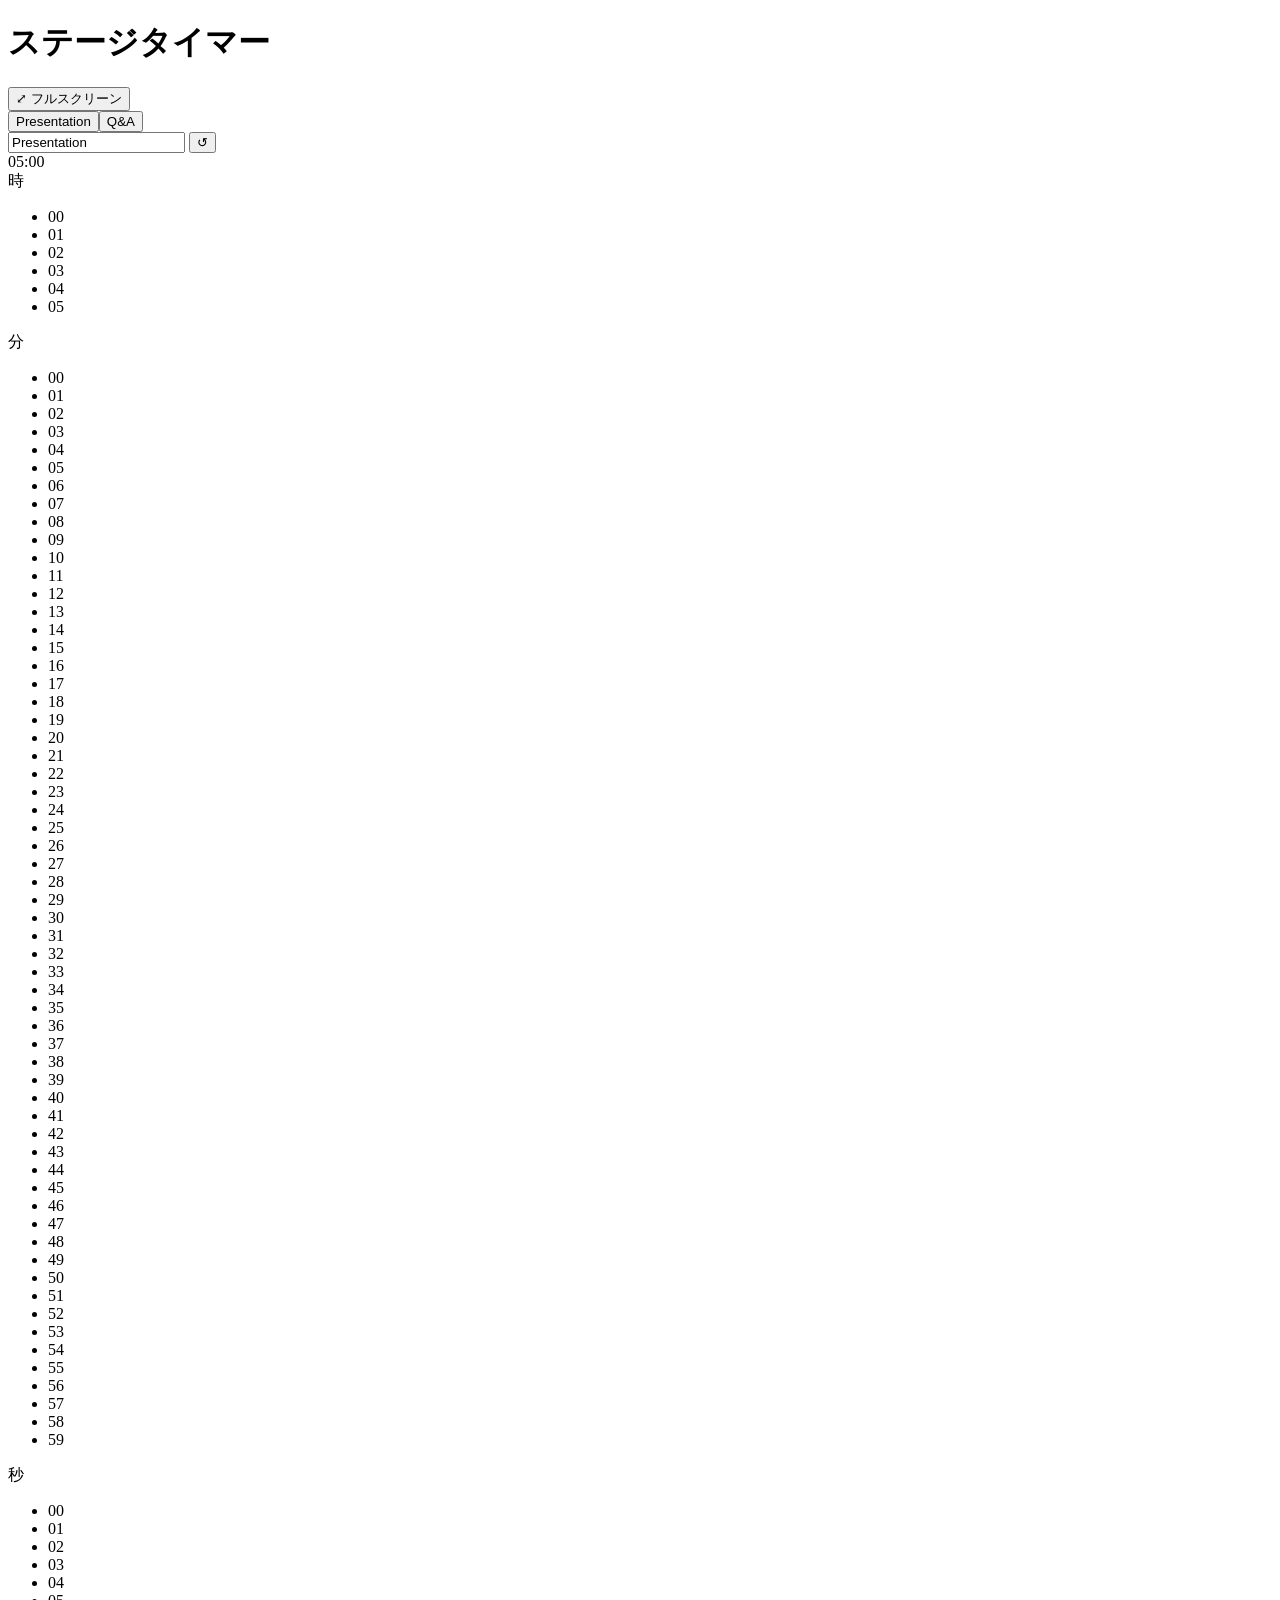
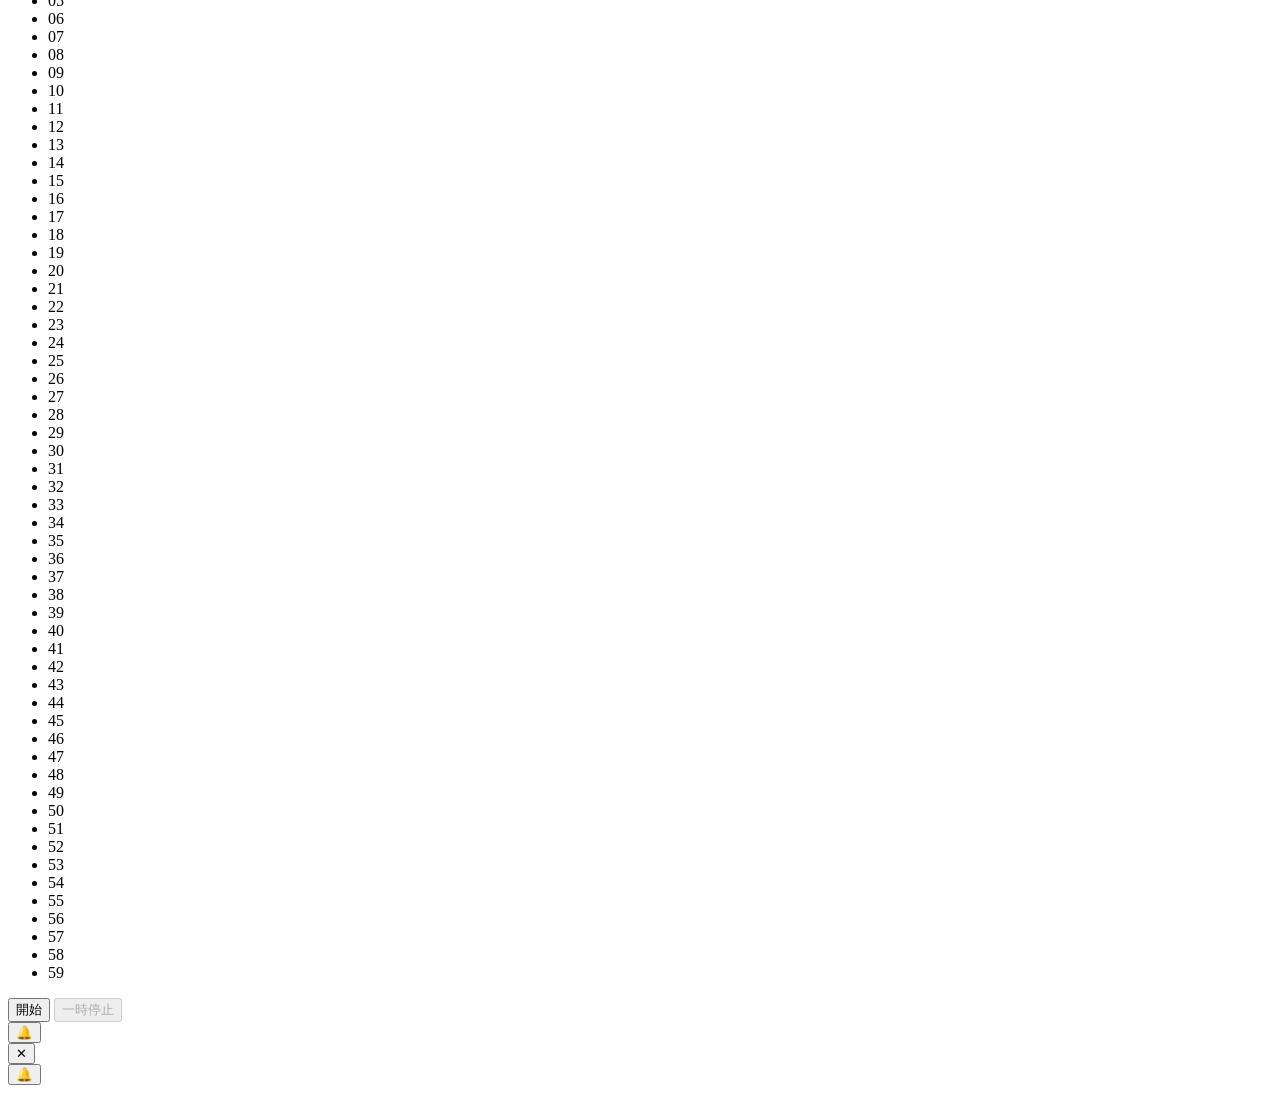
==== index.html @ dcfb2e14 "Add files via upload" ====
<!DOCTYPE html>
<html lang="ja">
<head>
<meta charset="UTF-8">
<meta name="viewport" content="width=device-width, initial-scale=1, maximum-scale=1, user-scalable=no, viewport-fit=cover">
<title>ステージタイマー</title>
<link rel="stylesheet" href="presentation-timer.css">
</head>
<body>

<div class="app">
  <header>
    <h1>ステージ<span>タイマー</span></h1>
    <button class="fs-btn" id="fsOpenBtn">⤢ フルスクリーン</button>
  </header>

  <div class="tab-bar" id="tabBar"></div>

  <div class="timers-grid" id="timersGrid"></div>
</div>

<button class="bell-fab" id="bellFab" aria-label="ベルを鳴らす">🔔</button>

<div id="fsOverlay">
  <div class="fs-tab-bar" id="fsTabBar"></div>
  <button class="fs-close" id="fsCloseBtn">✕</button>
  <div id="fsTimersWrap" style="display:flex; flex-direction:column; gap:6vh; align-items:center;"></div>
  <button class="fs-bell" id="fsBellBtn" aria-label="ベルを鳴らす">🔔</button>
</div>

<script>
const ITEM_H = 48;

// ---------- Audio ----------
let audioCtx = null;
function ensureCtx(){
  if(!audioCtx){
    audioCtx = new (window.AudioContext || window.webkitAudioContext)();
  }
  if(audioCtx.state === 'suspended') audioCtx.resume();
  return audioCtx;
}
function playBell(){
  const ctx = ensureCtx();
  const now = ctx.currentTime;
  const freqs = [880, 1318.5, 2217, 3520];
  const gains = [0.35, 0.22, 0.12, 0.06];
  freqs.forEach((f, i) => {
    const osc = ctx.createOscillator();
    const gain = ctx.createGain();
    osc.type = 'sine';
    osc.frequency.value = f * (1 + (Math.random()-0.5)*0.002);
    gain.gain.setValueAtTime(0.0001, now);
    gain.gain.linearRampToValueAtTime(gains[i], now + 0.008);
    gain.gain.exponentialRampToValueAtTime(0.0001, now + 2.6);
    osc.connect(gain).connect(ctx.destination);
    osc.start(now);
    osc.stop(now + 2.7);
  });
}
function playAlarm(){
  const ctx = ensureCtx();
  const now = ctx.currentTime;
  const beepTimes = [0, 0.22, 0.44, 0.9, 1.12, 1.34];
  beepTimes.forEach(t => {
    const osc = ctx.createOscillator();
    const gain = ctx.createGain();
    osc.type = 'square';
    osc.frequency.value = 988;
    gain.gain.setValueAtTime(0.0001, now + t);
    gain.gain.linearRampToValueAtTime(0.18, now + t + 0.02);
    gain.gain.exponentialRampToValueAtTime(0.0001, now + t + 0.16);
    osc.connect(gain).connect(ctx.destination);
    osc.start(now + t);
    osc.stop(now + t + 0.18);
  });
}

// ---------- Wheel picker ----------
function buildWheel(container, max, initial, onChange){
  container.innerHTML = '';
  const ul = document.createElement('ul');
  for(let i=0;i<=max;i++){
    const li = document.createElement('li');
    li.textContent = String(i).padStart(2,'0');
    li.dataset.val = i;
    ul.appendChild(li);
  }
  container.appendChild(ul);

  const items = [...ul.children];
  function markSelected(idx){
    items.forEach((li,i)=>li.classList.toggle('selected', i===idx));
  }
  function snapTo(idx, smooth){
    container.scrollTo({top: idx*ITEM_H, behavior: smooth?'smooth':'auto'});
    markSelected(idx);
  }
  snapTo(initial, false);
  let value = initial;
  onChange(value);

  let scrollTimer = null;
  container.addEventListener('scroll', () => {
    if(scrollTimer) clearTimeout(scrollTimer);
    scrollTimer = setTimeout(() => {
      const idx = Math.round(container.scrollTop / ITEM_H);
      const clamped = Math.max(0, Math.min(max, idx));
      snapTo(clamped, true);
      value = clamped;
      onChange(value);
    }, 110);
  }, {passive:true});

  items.forEach((li, idx) => {
    li.addEventListener('click', () => {
      snapTo(idx, true);
      value = idx;
      onChange(value);
    });
  });

  return {
    get: () => value,
    set: (v) => { snapTo(v, false); value = v; onChange(v); }
  };
}

// ---------- Timer logic ----------
function formatTime(totalSec){
  totalSec = Math.max(0, Math.round(totalSec));
  const h = Math.floor(totalSec/3600);
  const m = Math.floor((totalSec%3600)/60);
  const s = totalSec%60;
  if(h>0){
    return `${h}:${String(m).padStart(2,'0')}:${String(s).padStart(2,'0')}`;
  }
  return `${String(m).padStart(2,'0')}:${String(s).padStart(2,'0')}`;
}

function createTimer(idx, defaultLabel, tabName, theme){
  const state = {
    idx, label: defaultLabel, tabName, theme,
    h:0, m:5, s:0,
    remainingMs: 5*60*1000,
    endTime: null,
    running:false,
    intervalId:null,
    status:'idle' // idle | running | paused | done
  };
  return state;
}

const timers = [
  createTimer(0, 'Presentation', 'Presentation', 'theme-presentation'),
  createTimer(1, 'Q&A', 'Q&A', 'theme-qa')
];
let activeIdx = 0;

function totalMs(t){ return (t.h*3600 + t.m*60 + t.s)*1000; }

function renderCard(t){
  const card = document.createElement('div');
  card.className = `card ${t.theme}`;
  card.id = `card-${t.idx}`;
  card.hidden = t.idx !== activeIdx;
  card.innerHTML = `
    <div class="card-head">
      <input class="label-input" value="${t.label}" maxlength="20" />
      <button class="reset-btn" title="リセット">↺</button>
    </div>
    <div class="display-wrap"><div class="display num">${formatTime(t.remainingMs/1000)}</div></div>
    <div class="wheels" id="wheels-${t.idx}">
      <div class="wheel-col">
        <span class="unit-label">時</span>
        <div class="wheel-scroll" id="w-h-${t.idx}"></div>
      </div>
      <div class="wheel-col">
        <span class="unit-label">分</span>
        <div class="wheel-scroll" id="w-m-${t.idx}"></div>
      </div>
      <div class="wheel-col">
        <span class="unit-label">秒</span>
        <div class="wheel-scroll" id="w-s-${t.idx}"></div>
      </div>
    </div>
    <div class="controls">
      <button class="btn btn-start" id="start-${t.idx}">開始</button>
      <button class="btn btn-pause" id="pause-${t.idx}" disabled>一時停止</button>
    </div>
  `;
  document.getElementById('timersGrid').appendChild(card);

  // set element references BEFORE building wheels, since building wheels
  // synchronously triggers an initial onChange -> syncFromWheels -> updateDisplay
  t._card = card;
  t._display = card.querySelector('.display');
  t._startBtn = document.getElementById(`start-${t.idx}`);
  t._pauseBtn = document.getElementById(`pause-${t.idx}`);
  t._wheelsBox = document.getElementById(`wheels-${t.idx}`);

  // wheels
  const wH = buildWheel(document.getElementById(`w-h-${t.idx}`), 5, t.h, v=>{ t.h=v; syncFromWheels(t); });
  const wM = buildWheel(document.getElementById(`w-m-${t.idx}`), 59, t.m, v=>{ t.m=v; syncFromWheels(t); });
  const wS = buildWheel(document.getElementById(`w-s-${t.idx}`), 59, t.s, v=>{ t.s=v; syncFromWheels(t); });
  t._wheels = {wH,wM,wS};

  const labelInput = card.querySelector('.label-input');
  labelInput.addEventListener('input', () => { t.label = labelInput.value; updateFsLabel(t); });

  card.querySelector('.reset-btn').addEventListener('click', () => resetTimer(t));
  document.getElementById(`start-${t.idx}`).addEventListener('click', () => toggleStartPause(t));
  document.getElementById(`pause-${t.idx}`).addEventListener('click', () => pauseTimer(t));
}

function syncFromWheels(t){
  if(t.status === 'idle'){
    t.remainingMs = totalMs(t);
    updateDisplay(t);
  }
}

function updateDisplay(t){
  const secs = t.remainingMs/1000;
  t._display.textContent = formatTime(secs);
  t._card.classList.toggle('warn', t.status==='running' && secs<=10 && secs>0);
  t._card.classList.toggle('running', t.status==='running');
  t._card.classList.toggle('done', t.status==='done');
  updateFsDisplay(t);
  if(t._tabBtn){
    const sub = t._tabBtn.querySelector('.tab-sub');
    if(sub) sub.textContent = t.status==='running' ? '進行中' : (t.status==='done' ? '終了' : '');
  }
}

function toggleStartPause(t){
  if(t.status === 'running') return;
  if(t.status === 'idle' || t.status === 'done'){
    t.remainingMs = totalMs(t);
    if(t.remainingMs <= 0){ return; }
  }
  t.status = 'running';
  t.endTime = Date.now() + t.remainingMs;
  t._wheelsBox.classList.add('locked');
  t._startBtn.textContent = '再開';
  t._startBtn.disabled = true;
  t._pauseBtn.disabled = false;
  ensureCtx();
  tickLoop(t);
}

function tickLoop(t){
  clearInterval(t.intervalId);
  t.intervalId = setInterval(() => {
    if(t.status !== 'running') return;
    t.remainingMs = t.endTime - Date.now();
    if(t.remainingMs <= 0){
      t.remainingMs = 0;
      t.status = 'done';
      clearInterval(t.intervalId);
      t._startBtn.disabled = false;
      t._startBtn.textContent = '開始';
      t._pauseBtn.disabled = true;
      playAlarm();
    }
    updateDisplay(t);
  }, 200);
}

function pauseTimer(t){
  if(t.status !== 'running') return;
  t.status = 'paused';
  t.remainingMs = Math.max(0, t.endTime - Date.now());
  clearInterval(t.intervalId);
  t._startBtn.disabled = false;
  t._startBtn.textContent = '再開';
  t._pauseBtn.disabled = true;
  updateDisplay(t);
}

function resetTimer(t){
  clearInterval(t.intervalId);
  t.status = 'idle';
  t.remainingMs = totalMs(t);
  t._wheelsBox.classList.remove('locked');
  t._startBtn.disabled = false;
  t._startBtn.textContent = '開始';
  t._pauseBtn.disabled = true;
  updateDisplay(t);
}

timers.forEach(t => renderCard(t));
timers.forEach(t => updateDisplay(t));

// ---------- Tabs ----------
function buildTabBar(container, isFs){
  container.innerHTML = '';
  timers.forEach(t => {
    const btn = document.createElement('button');
    btn.className = `${isFs ? 'fs-tab-btn' : 'tab-btn'} ${t.theme}`;
    btn.innerHTML = isFs
      ? t.tabName
      : `<span>${t.tabName}</span><span class="tab-sub">${t.status==='running' ? '進行中' : ''}</span>`;
    btn.addEventListener('click', () => switchTab(t.idx));
    container.appendChild(btn);
    t[isFs ? '_fsTabBtn' : '_tabBtn'] = btn;
  });
  updateTabActive();
}
function updateTabActive(){
  timers.forEach(t => {
    if(t._tabBtn) t._tabBtn.classList.toggle('active', t.idx === activeIdx);
    if(t._fsTabBtn) t._fsTabBtn.classList.toggle('active', t.idx === activeIdx);
  });
}
function switchTab(idx){
  activeIdx = idx;
  timers.forEach(t => {
    if(t._card) t._card.hidden = t.idx !== activeIdx;
    if(t._fsEl) t._fsEl.hidden = t.idx !== activeIdx;
  });
  fsOverlayApplyTheme();
  updateTabActive();
}
function fsOverlayApplyTheme(){
  const active = timers[activeIdx];
  const fsOverlayEl = document.getElementById('fsOverlay');
  fsOverlayEl.classList.remove('theme-presentation','theme-qa');
  fsOverlayEl.classList.add(active.theme);
}

buildTabBar(document.getElementById('tabBar'), false);

// ---------- Bell ----------
document.getElementById('bellFab').addEventListener('click', playBell);
document.getElementById('fsBellBtn').addEventListener('click', playBell);

// ---------- Fullscreen (in-app overlay) ----------
const fsOverlay = document.getElementById('fsOverlay');
const fsWrap = document.getElementById('fsTimersWrap');

function buildFsView(){
  fsWrap.innerHTML = '';
  timers.forEach(t => {
    const el = document.createElement('div');
    el.className = `fs-timer ${t.theme}`;
    el.id = `fs-timer-${t.idx}`;
    el.hidden = t.idx !== activeIdx;
    el.innerHTML = `<div class="fs-label">${t.label}</div><div class="fs-display num">${formatTime(t.remainingMs/1000)}</div>`;
    fsWrap.appendChild(el);
    t._fsEl = el;
    t._fsDisplay = el.querySelector('.fs-display');
  });
  buildTabBar(document.getElementById('fsTabBar'), true);
  fsOverlayApplyTheme();
}
function updateFsDisplay(t){
  if(!t._fsDisplay) return;
  const secs = t.remainingMs/1000;
  t._fsDisplay.textContent = formatTime(secs);
  t._fsEl.classList.toggle('warn', t.status==='running' && secs<=10 && secs>0);
  t._fsEl.classList.toggle('done', t.status==='done');
}
function updateFsLabel(t){
  if(t._fsEl) t._fsEl.querySelector('.fs-label').textContent = t.label;
}

// We deliberately do NOT use the native Fullscreen API here: iPad Safari
// does not support requestFullscreen() on arbitrary elements, and calling
// it can leave the page in a half-transitioned state where the underlying
// content bleeds through the overlay. Instead we simulate fullscreen with
// a fixed, fully opaque overlay and lock background scrolling.
let savedScrollY = 0;

document.getElementById('fsOpenBtn').addEventListener('click', openFs);
document.getElementById('fsCloseBtn').addEventListener('click', closeFs);

function openFs(){
  buildFsView();
  savedScrollY = window.scrollY || window.pageYOffset || 0;
  document.body.style.position = 'fixed';
  document.body.style.top = `-${savedScrollY}px`;
  document.body.style.left = '0';
  document.body.style.right = '0';
  document.body.style.width = '100%';
  fsOverlay.classList.add('open');
}
function closeFs(){
  fsOverlay.classList.remove('open');
  document.body.style.position = '';
  document.body.style.top = '';
  document.body.style.left = '';
  document.body.style.right = '';
  document.body.style.width = '';
  window.scrollTo(0, savedScrollY);
}
</script>
</body>
</html>
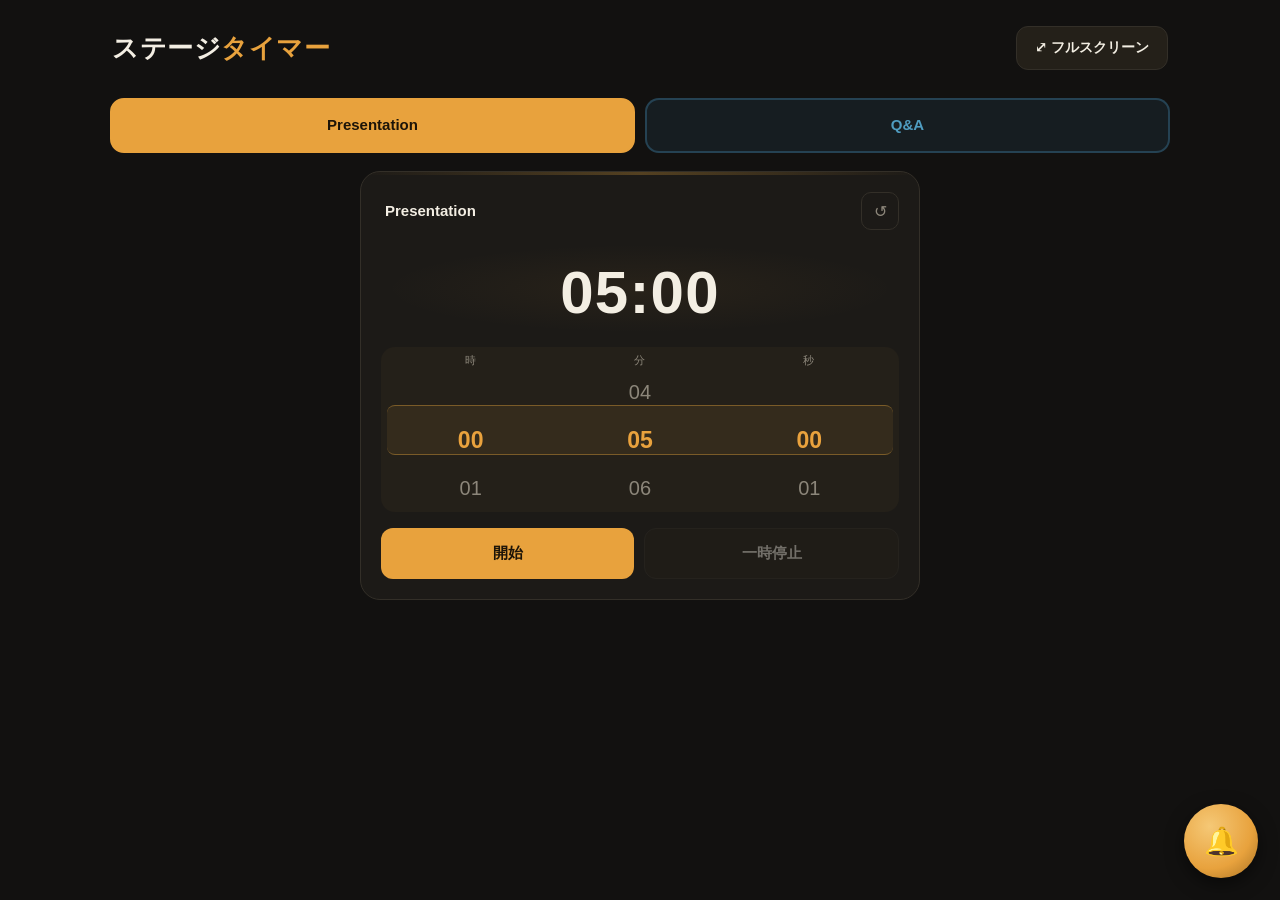
==== commit 8a64d369: "Update stylesheet link in index.html" ====
--- a/index.html
+++ b/index.html
@@ -4,7 +4,7 @@
 <meta charset="UTF-8">
 <meta name="viewport" content="width=device-width, initial-scale=1, maximum-scale=1, user-scalable=no, viewport-fit=cover">
 <title>ステージタイマー</title>
-<link rel="stylesheet" href="presentation-timer.css">
+<link rel="stylesheet" href="stylesheet.css">
 </head>
 <body>
 
--- a/stylesheet.css
+++ b/stylesheet.css
@@ -0,0 +1,297 @@
+@import url('https://fonts.googleapis.com/css2?family=Space+Grotesk:wght@400;500;600;700&family=Inter:wght@400;500;600;700&display=swap');
+
+:root{
+  --bg:#121110;
+  --panel:#1c1a17;
+  --panel-2:#242019;
+  --line:#332f28;
+  --amber:#e8a23d;
+  --amber-dim:#7a5b28;
+  --red:#e4503a;
+  --text:#f3eee3;
+  --muted:#8c867a;
+  --item-h:48px;
+
+  /* theme accent, overridden per-card/tab */
+  --accent:#e8a23d;
+  --accent-dim:#7a5b28;
+  --accent-rgb:232,162,61;
+  --accent-text:#1c1408;
+}
+
+/* Presentation = warm spotlight amber / Q&A = cool work-light blue */
+.theme-presentation{
+  --accent:#e8a23d;
+  --accent-dim:#7a5b28;
+  --accent-rgb:232,162,61;
+  --accent-text:#1c1408;
+}
+.theme-qa{
+  --accent:#4fb0e8;
+  --accent-dim:#245571;
+  --accent-rgb:79,176,232;
+  --accent-text:#08151c;
+}
+
+*{box-sizing:border-box; -webkit-tap-highlight-color:transparent; user-select:none;}
+html,body{height:100%;}
+body{
+  margin:0;
+  background:var(--bg);
+  color:var(--text);
+  font-family:'Inter',sans-serif;
+  touch-action:manipulation;
+  overflow-x:hidden;
+  padding: env(safe-area-inset-top) env(safe-area-inset-right) env(safe-area-inset-bottom) env(safe-area-inset-left);
+}
+.num{font-family:'Space Grotesk',sans-serif; font-variant-numeric: tabular-nums; font-feature-settings:"tnum";}
+
+.app{max-width:1100px; margin:0 auto; padding:20px 20px 100px;}
+
+header{
+  display:flex; align-items:center; justify-content:space-between;
+  margin-bottom:22px; padding:6px 2px;
+}
+header h1{
+  font-family:'Space Grotesk',sans-serif;
+  font-size:clamp(20px,3vw,26px);
+  font-weight:600;
+  margin:0;
+  letter-spacing:0.02em;
+}
+header h1 span{color:var(--amber);}
+
+.fs-btn{
+  display:flex; align-items:center; gap:8px;
+  background:var(--panel-2);
+  border:1px solid var(--line);
+  color:var(--text);
+  font-family:'Inter',sans-serif;
+  font-size:14px; font-weight:600;
+  padding:12px 18px;
+  border-radius:12px;
+  cursor:pointer;
+}
+.fs-btn:active{background:var(--amber-dim); border-color:var(--amber);}
+
+/* Tab bar */
+.tab-bar{
+  display:flex; gap:10px;
+  margin-bottom:18px;
+}
+.tab-btn{
+  flex:1;
+  display:flex; flex-direction:column; align-items:center; gap:2px;
+  padding:16px 10px;
+  border-radius:14px;
+  border:2px solid var(--line);
+  background:var(--panel);
+  color:var(--muted);
+  font-family:'Inter',sans-serif; font-weight:700; font-size:15px;
+  cursor:pointer;
+  transition:background .15s, border-color .15s, color .15s;
+}
+.tab-btn .tab-sub{font-size:11px; font-weight:500; letter-spacing:0.06em; opacity:0.8;}
+.tab-btn.theme-presentation{ background:rgba(232,162,61,0.08); border-color:rgba(232,162,61,0.25); color:#c9924a; }
+.tab-btn.theme-qa{ background:rgba(79,176,232,0.08); border-color:rgba(79,176,232,0.25); color:#4f9cc0; }
+.tab-btn.active.theme-presentation{ background:var(--amber); border-color:var(--amber); color:#1c1408; }
+.tab-btn.active.theme-qa{ background:#4fb0e8; border-color:#4fb0e8; color:#08151c; }
+.tab-btn.active .tab-sub{opacity:0.85;}
+
+.timers-grid{
+  display:flex;
+  max-width:560px;
+  margin:0 auto;
+}
+.card{ width:100%; }
+.card[hidden]{display:none;}
+
+.card{
+  background:var(--panel);
+  border:1px solid var(--line);
+  border-radius:20px;
+  padding:20px;
+  position:relative;
+  overflow:hidden;
+}
+.card::before{
+  content:"";
+  position:absolute; top:0; left:0; right:0; height:3px;
+  background:linear-gradient(90deg, transparent, var(--accent-dim), transparent);
+  opacity:0.6;
+}
+.card.running::before{background:linear-gradient(90deg, transparent, var(--accent), transparent);}
+.card.done{animation:flash 0.9s infinite;}
+@keyframes flash{
+  0%,100%{background:var(--panel);}
+  50%{background:#3a1712;}
+}
+
+.card-head{
+  display:flex; align-items:center; justify-content:space-between;
+  margin-bottom:14px;
+}
+.label-input{
+  background:transparent; border:none; color:var(--text);
+  font-family:'Inter',sans-serif; font-weight:600; font-size:15px;
+  padding:6px 4px; width:60%;
+  border-bottom:1px solid transparent;
+}
+.label-input:focus{outline:none; border-bottom:1px solid var(--accent);}
+.reset-btn{
+  background:none; border:1px solid var(--line); color:var(--muted);
+  width:38px; height:38px; border-radius:10px; font-size:16px; cursor:pointer;
+}
+.reset-btn:active{border-color:var(--accent); color:var(--accent);}
+
+.display-wrap{
+  position:relative;
+  display:flex; align-items:center; justify-content:center;
+  padding:14px 0 6px;
+  margin-bottom:14px;
+  border-radius:16px;
+  background:radial-gradient(ellipse at center, rgba(var(--accent-rgb),var(--glow,0.06)) 0%, transparent 70%);
+}
+.display{
+  font-size:clamp(40px,9vw,60px);
+  font-weight:700;
+  letter-spacing:0.02em;
+  color:var(--text);
+}
+.card.done .display{color:var(--red);}
+.card.warn .display{color:var(--accent);}
+
+.wheels{
+  display:flex; justify-content:center; gap:2px;
+  background:var(--panel-2);
+  border-radius:14px;
+  padding:0 6px;
+  margin-bottom:16px;
+  position:relative;
+}
+.wheels::after{
+  content:"";
+  position:absolute; left:6px; right:6px; top:50%;
+  height:var(--item-h);
+  transform:translateY(-50%);
+  border-top:1px solid var(--accent-dim);
+  border-bottom:1px solid var(--accent-dim);
+  pointer-events:none;
+  background:rgba(var(--accent-rgb),0.08);
+  border-radius:8px;
+}
+.wheel-col{
+  flex:1;
+  text-align:center;
+}
+.wheel-col .unit-label{
+  font-size:11px; color:var(--muted); letter-spacing:0.08em;
+  padding-top:6px; display:block;
+}
+.wheel-scroll{
+  height:calc(var(--item-h) * 3);
+  overflow-y:scroll;
+  scroll-snap-type:y mandatory;
+  -webkit-overflow-scrolling:touch;
+  scrollbar-width:none;
+  position:relative;
+}
+.wheel-scroll::-webkit-scrollbar{display:none;}
+.wheel-scroll ul{
+  list-style:none; margin:0; padding:var(--item-h) 0;
+}
+.wheel-scroll li{
+  height:var(--item-h);
+  line-height:var(--item-h);
+  scroll-snap-align:center;
+  font-size:20px;
+  color:var(--muted);
+  transition:color .15s, opacity .15s;
+}
+.wheel-scroll li.selected{
+  color:var(--accent);
+  font-weight:700;
+  font-size:23px;
+}
+.wheels.locked .wheel-scroll{pointer-events:none; opacity:0.55;}
+
+.controls{display:flex; gap:10px;}
+.btn{
+  flex:1;
+  border:none; border-radius:12px;
+  padding:15px 10px;
+  font-family:'Inter',sans-serif; font-weight:700; font-size:15px;
+  cursor:pointer;
+}
+.btn-start{background:var(--accent); color:var(--accent-text);}
+.btn-start:active{filter:brightness(0.88);}
+.btn-pause{background:var(--panel-2); color:var(--text); border:1px solid var(--line);}
+.btn-pause:active{border-color:var(--accent);}
+.btn[disabled]{opacity:0.4;}
+
+/* Bell FAB */
+.bell-fab{
+  position:fixed; right:22px; bottom:calc(22px + env(safe-area-inset-bottom));
+  width:74px; height:74px; border-radius:50%;
+  background:radial-gradient(circle at 35% 30%, #f5c876, var(--amber) 60%, #a56f22 100%);
+  border:none; box-shadow:0 6px 18px rgba(0,0,0,0.5);
+  color:#221803; font-size:28px;
+  display:flex; align-items:center; justify-content:center;
+  cursor:pointer; z-index:50;
+}
+.bell-fab:active{transform:scale(0.93);}
+
+/* Fullscreen overlay */
+#fsOverlay{
+  position:fixed; inset:0; width:100vw; height:100vh;
+  background-color:#0c0b0a; z-index:200;
+  display:none; flex-direction:column; align-items:center; justify-content:center;
+  gap:5vh;
+  padding: env(safe-area-inset-top) env(safe-area-inset-right) env(safe-area-inset-bottom) env(safe-area-inset-left);
+  transition:background .2s;
+  overflow:hidden;
+}
+#fsOverlay.open{display:flex;}
+#fsOverlay.theme-presentation{background-color:#0c0b0a; background-image:radial-gradient(ellipse at center, rgba(232,162,61,0.12) 0%, #0c0b0a 70%);}
+#fsOverlay.theme-qa{background-color:#0c0b0a; background-image:radial-gradient(ellipse at center, rgba(79,176,232,0.12) 0%, #0c0b0a 70%);}
+
+.fs-tab-bar{
+  position:absolute; top:24px; left:50%; transform:translateX(-50%);
+  display:flex; gap:8px;
+}
+.fs-tab-btn{
+  padding:10px 20px;
+  border-radius:20px;
+  border:2px solid var(--line);
+  background:var(--panel-2);
+  color:var(--muted);
+  font-family:'Inter',sans-serif; font-weight:700; font-size:13px;
+  cursor:pointer;
+}
+.fs-tab-btn.theme-presentation.active{background:var(--amber); border-color:var(--amber); color:#1c1408;}
+.fs-tab-btn.theme-qa.active{background:#4fb0e8; border-color:#4fb0e8; color:#08151c;}
+.fs-close{
+  position:absolute; top:24px; right:24px;
+  background:var(--panel-2); border:1px solid var(--line); color:var(--text);
+  width:48px; height:48px; border-radius:50%; font-size:20px; cursor:pointer;
+}
+.fs-timer{text-align:center;}
+.fs-timer .fs-label{font-size:clamp(14px,2vw,20px); color:var(--muted); letter-spacing:0.1em; margin-bottom:6px;}
+.fs-timer .fs-display{
+  font-family:'Space Grotesk',sans-serif; font-weight:700;
+  font-size:clamp(90px,28vw,340px);
+  letter-spacing:0.01em; line-height:1;
+  color:var(--text);
+}
+.fs-timer.warn .fs-display{color:var(--accent);}
+.fs-timer.done .fs-display{color:var(--red); animation:pulse 0.8s infinite;}
+@keyframes pulse{0%,100%{opacity:1;}50%{opacity:0.4;}}
+
+.fs-bell{
+  position:absolute; bottom:calc(28px + env(safe-area-inset-bottom)); left:50%; transform:translateX(-50%);
+  width:84px; height:84px; border-radius:50%;
+  background:radial-gradient(circle at 35% 30%, #f5c876, var(--amber) 60%, #a56f22 100%);
+  border:none; box-shadow:0 6px 18px rgba(0,0,0,0.5);
+  color:#221803; font-size:30px; cursor:pointer;
+}
+.fs-bell:active{transform:translateX(-50%) scale(0.93);}
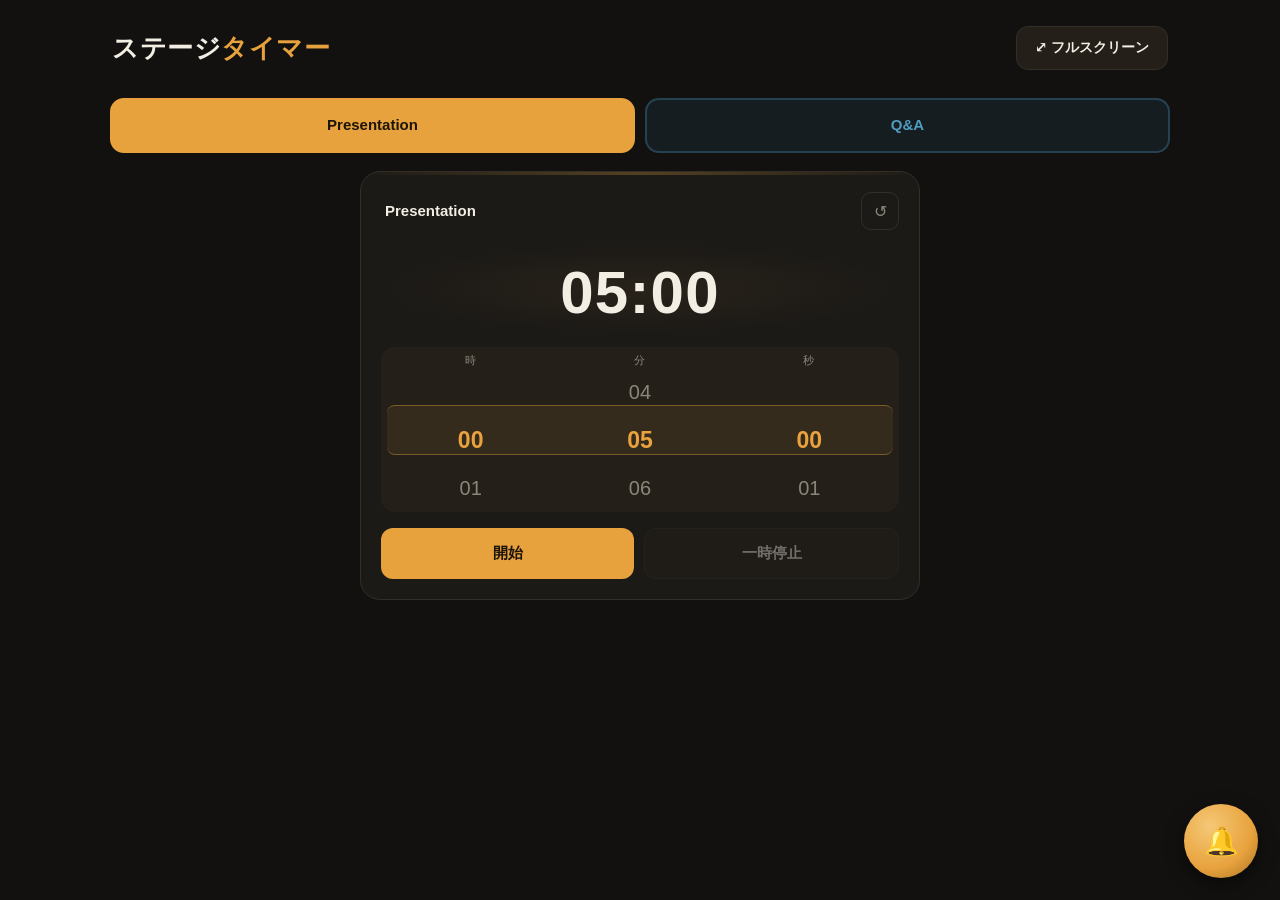
==== commit 3ec84e2f: "index.html の更新" ====
--- a/index.html
+++ b/index.html
@@ -3,7 +3,7 @@
 <head>
 <meta charset="UTF-8">
 <meta name="viewport" content="width=device-width, initial-scale=1, maximum-scale=1, user-scalable=no, viewport-fit=cover">
-<title>ステージタイマー</title>
+<title>持ち時間</title>
 <link rel="stylesheet" href="stylesheet.css">
 </head>
 <body>
@@ -227,6 +227,7 @@
   t._card.classList.toggle('running', t.status==='running');
   t._card.classList.toggle('done', t.status==='done');
   updateFsDisplay(t);
+  syncFsButtons(t);
   if(t._tabBtn){
     const sub = t._tabBtn.querySelector('.tab-sub');
     if(sub) sub.textContent = t.status==='running' ? '進行中' : (t.status==='done' ? '終了' : '');
@@ -346,13 +347,31 @@
     el.className = `fs-timer ${t.theme}`;
     el.id = `fs-timer-${t.idx}`;
     el.hidden = t.idx !== activeIdx;
-    el.innerHTML = `<div class="fs-label">${t.label}</div><div class="fs-display num">${formatTime(t.remainingMs/1000)}</div>`;
+    el.innerHTML = `
+      <div class="fs-label">${t.label}</div>
+      <div class="fs-display num">${formatTime(t.remainingMs/1000)}</div>
+      <div class="fs-controls">
+        <button class="fs-ctrl-btn fs-ctrl-start" id="fs-start-${t.idx}">開始</button>
+        <button class="fs-ctrl-btn fs-ctrl-pause" id="fs-pause-${t.idx}" disabled>一時停止</button>
+      </div>
+    `;
     fsWrap.appendChild(el);
     t._fsEl = el;
     t._fsDisplay = el.querySelector('.fs-display');
+    t._fsStartBtn = el.querySelector(`#fs-start-${t.idx}`);
+    t._fsPauseBtn = el.querySelector(`#fs-pause-${t.idx}`);
+    t._fsStartBtn.addEventListener('click', () => toggleStartPause(t));
+    t._fsPauseBtn.addEventListener('click', () => pauseTimer(t));
+    syncFsButtons(t);
   });
   buildTabBar(document.getElementById('fsTabBar'), true);
   fsOverlayApplyTheme();
+}
+function syncFsButtons(t){
+  if(!t._fsStartBtn) return;
+  t._fsStartBtn.textContent = t._startBtn.textContent;
+  t._fsStartBtn.disabled = t._startBtn.disabled;
+  t._fsPauseBtn.disabled = t._pauseBtn.disabled;
 }
 function updateFsDisplay(t){
   if(!t._fsDisplay) return;
--- a/stylesheet.css
+++ b/stylesheet.css
@@ -287,6 +287,23 @@
 .fs-timer.done .fs-display{color:var(--red); animation:pulse 0.8s infinite;}
 @keyframes pulse{0%,100%{opacity:1;}50%{opacity:0.4;}}
 
+.fs-controls{
+  display:flex; gap:16px; justify-content:center;
+  margin-top:clamp(20px,4vh,48px);
+}
+.fs-ctrl-btn{
+  border:none; border-radius:16px;
+  padding:18px 42px;
+  font-family:'Inter',sans-serif; font-weight:700;
+  font-size:clamp(16px,2vw,22px);
+  cursor:pointer;
+}
+.fs-ctrl-start{background:var(--accent); color:var(--accent-text);}
+.fs-ctrl-start:active{filter:brightness(0.88);}
+.fs-ctrl-pause{background:var(--panel-2); color:var(--text); border:2px solid var(--line);}
+.fs-ctrl-pause:active{border-color:var(--accent);}
+.fs-ctrl-btn[disabled]{opacity:0.4;}
+
 .fs-bell{
   position:absolute; bottom:calc(28px + env(safe-area-inset-bottom)); left:50%; transform:translateX(-50%);
   width:84px; height:84px; border-radius:50%;
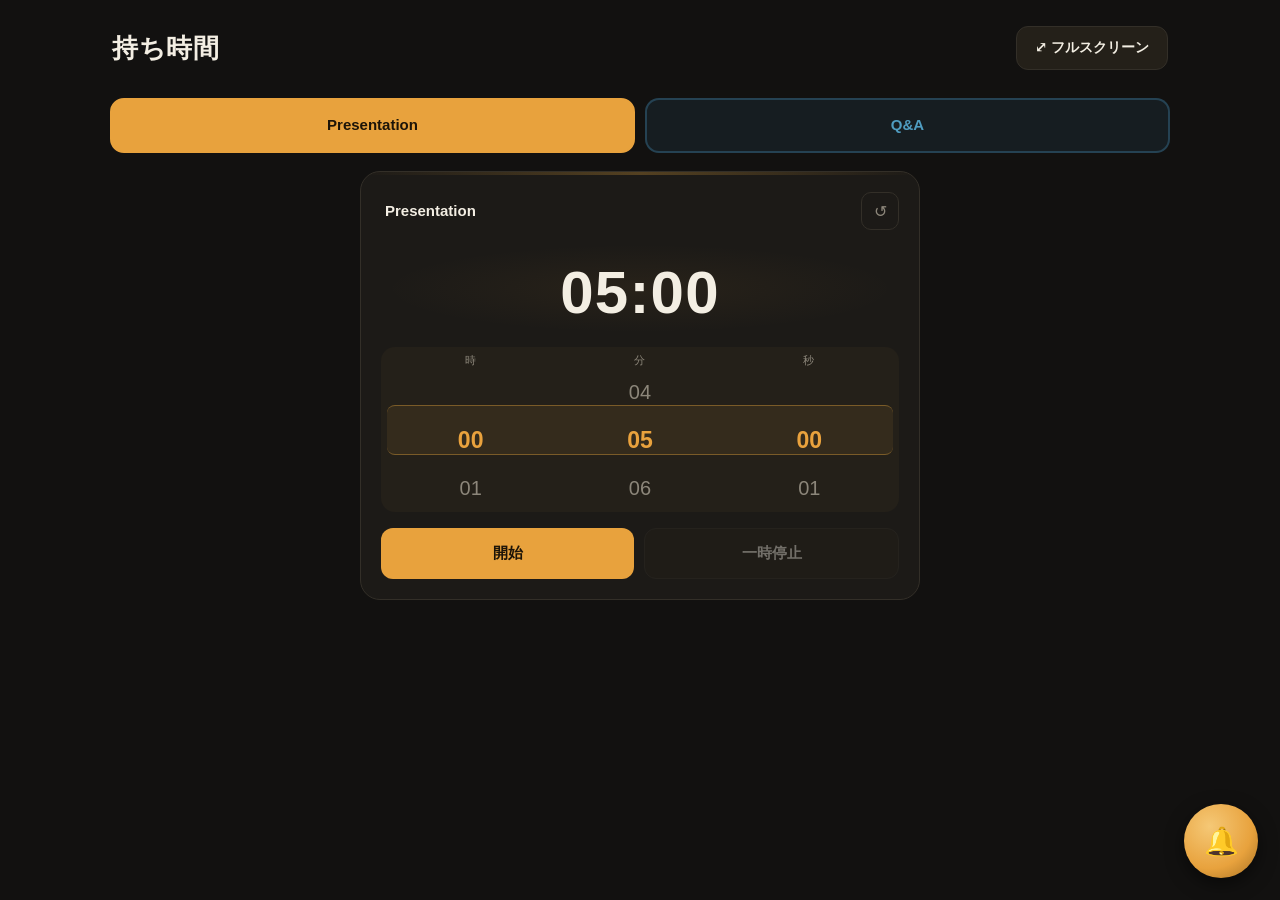
==== commit 30c3db49: "index.html の更新" ====
--- a/index.html
+++ b/index.html
@@ -10,7 +10,7 @@
 
 <div class="app">
   <header>
-    <h1>ステージ<span>タイマー</span></h1>
+    <h1>持ち時間</h1>
     <button class="fs-btn" id="fsOpenBtn">⤢ フルスクリーン</button>
   </header>
 
